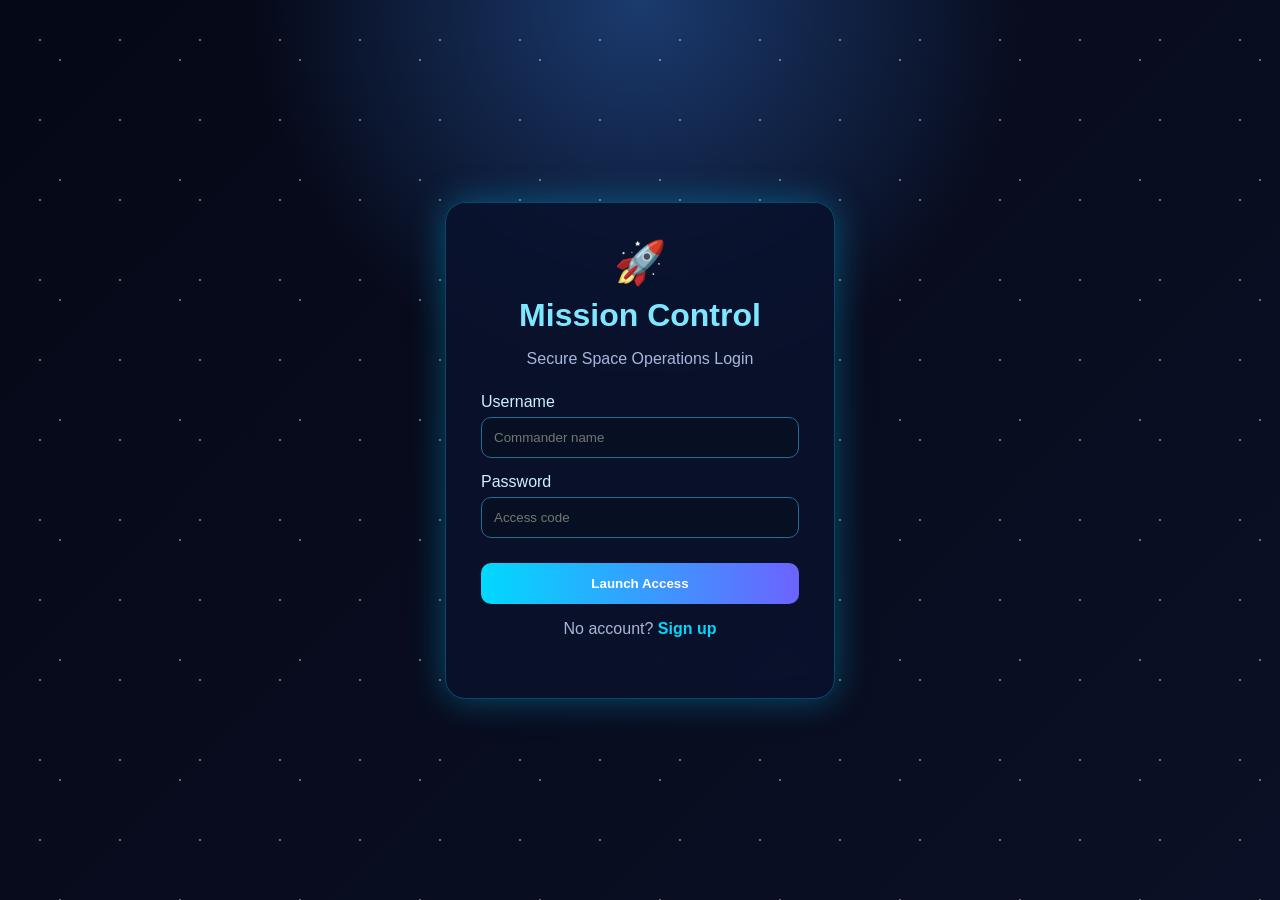
==== index.html @ 2f8ce6d1 "login register page" ====
<!DOCTYPE html>
<html lang="en">
<head>
  <meta charset="UTF-8" />
  <meta name="viewport" content="width=device-width, initial-scale=1.0" />
  <title>Mission Control Login</title>
  <link rel="stylesheet" href="style.css" />
</head>
<body>
  <div id="app"></div>

  <script src="script.js"></script>
</body>
</html>
---- style.css ----
* {
  box-sizing: border-box;
  font-family: Arial, sans-serif;
}

body {
  margin: 0;
  min-height: 100vh;
  background:
    radial-gradient(circle at top, #1b3b6f, transparent 35%),
    linear-gradient(135deg, #050816, #0b1026);
  color: white;
  overflow: hidden;
}

.stars {
  position: fixed;
  inset: 0;
  background-image:
    radial-gradient(white 1px, transparent 1px),
    radial-gradient(white 1px, transparent 1px);
  background-size: 80px 80px, 120px 120px;
  animation: moveStars 18s linear infinite;
  opacity: 0.4;
}

@keyframes moveStars {
  from { transform: translateY(0); }
  to { transform: translateY(120px); }
}

.container {
  position: relative;
  z-index: 1;
  height: 100vh;
  display: flex;
  align-items: center;
  justify-content: center;
}

.card {
  width: 390px;
  padding: 35px;
  border-radius: 20px;
  background: rgba(10, 18, 45, 0.85);
  box-shadow: 0 0 35px rgba(0, 200, 255, 0.35);
  border: 1px solid rgba(0, 200, 255, 0.3);
  backdrop-filter: blur(10px);
}

.logo {
  text-align: center;
  font-size: 42px;
  margin-bottom: 10px;
}

h1 {
  text-align: center;
  margin: 0;
  color: #7ee7ff;
}

.subtitle {
  text-align: center;
  color: #a8b8d8;
  margin-bottom: 25px;
}

label {
  display: block;
  margin-top: 15px;
  color: #cfefff;
}

input {
  width: 100%;
  padding: 12px;
  margin-top: 6px;
  border-radius: 10px;
  border: 1px solid #246d8f;
  background: #071022;
  color: white;
  outline: none;
}

input:focus {
  border-color: #00d9ff;
  box-shadow: 0 0 10px rgba(0, 217, 255, 0.5);
}

button {
  width: 100%;
  padding: 13px;
  margin-top: 25px;
  border: none;
  border-radius: 10px;
  background: linear-gradient(90deg, #00d9ff, #6c63ff);
  color: white;
  font-weight: bold;
  cursor: pointer;
}

button:hover {
  opacity: 0.9;
}

.error {
  margin-top: 15px;
  color: #ff6b6b;
  text-align: center;
}

.dashboard {
  text-align: center;
}

.panel {
  margin-top: 20px;
  padding: 18px;
  border-radius: 15px;
  background: rgba(0, 217, 255, 0.08);
  border: 1px solid rgba(0, 217, 255, 0.3);
}

.status {
  color: #00ff9d;
  font-weight: bold;
}
a {
  color: #00d9ff;
  text-decoration: none;
  font-weight: bold;
}

a:hover {
  text-decoration: underline;
}
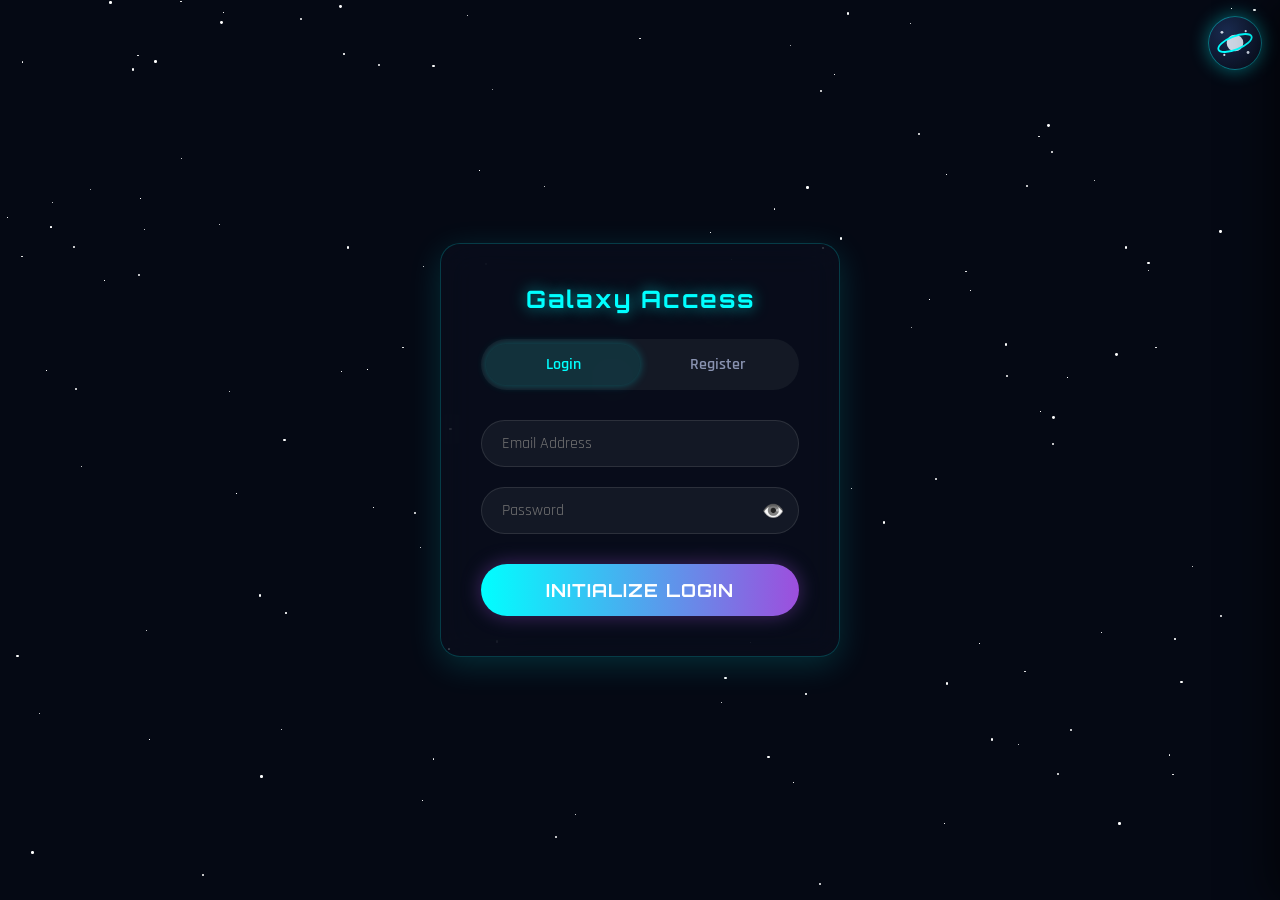
==== commit 5227946e: "New login and register page" ====
--- a/index.html
+++ b/index.html
@@ -1,14 +1,161 @@
 <!DOCTYPE html>
 <html lang="en">
 <head>
-  <meta charset="UTF-8" />
-  <meta name="viewport" content="width=device-width, initial-scale=1.0" />
-  <title>Mission Control Login</title>
-  <link rel="stylesheet" href="style.css" />
+<meta charset="UTF-8" />
+<meta name="viewport" content="width=device-width, initial-scale=1.0" />
+<title>Space Mission Control</title>
+<link rel="preconnect" href="https://fonts.googleapis.com" />
+<link rel="stylesheet" href="style.css" />
 </head>
 <body>
-  <div id="app"></div>
+<div id="stars"></div>
 
-  <script src="script.js"></script>
+<!-- ===================== AUTH VIEW ===================== -->
+<section id="view-auth">
+  <div class="glass-card">
+    <h1 class="title">Galaxy Access</h1>
+    <div class="tab-container">
+      <button id="tab-login" class="tab active">Login</button>
+      <button id="tab-register" class="tab">Register</button>
+    </div>
+    <div id="message-container" class="message hidden"></div>
+
+    <form id="login-form" class="auth-form">
+      <div class="input-group">
+        <input type="email" id="login-email" placeholder="Email Address" />
+      </div>
+      <div class="input-group">
+        <input type="password" id="login-password" class="password-input" placeholder="Password" />
+        <button type="button" class="toggle-password">👁️</button>
+      </div>
+      <button type="submit" class="glow-btn">Initialize Login</button>
+    </form>
+
+    <form id="register-form" class="auth-form hidden">
+      <div class="input-group"><input type="email" id="reg-email" placeholder="Email Address" /></div>
+      <div class="input-group"><input type="text" id="reg-username" placeholder="Username" /></div>
+      <div class="input-group">
+        <input type="password" id="reg-password" class="password-input" placeholder="Password" />
+        <button type="button" class="toggle-password">👁️</button>
+      </div>
+      <div class="input-group dual-group">
+        <input type="number" id="reg-age" placeholder="Age" />
+        <select id="reg-role">
+          <option value="" disabled selected>Select Role</option>
+          <option value="User">User</option>
+          <option value="Moderator">Moderator</option>
+          <option value="Admin">Admin</option>
+        </select>
+      </div>
+      <button type="submit" class="glow-btn">Establish Connection</button>
+    </form>
+  </div>
+</section>
+
+<!-- ===================== APP VIEW ===================== -->
+<section id="view-app" class="hidden">
+  <div class="topbar">
+    <div class="brand">◎ MISSION&nbsp;CONTROL</div>
+    <nav class="nav">
+      <button data-route="app" class="active">Map</button>
+      <button data-route="profile">Profile</button>
+    </nav>
+    <div class="spacer"></div>
+    <div class="user-chip">Cmdr. <span class="uname" id="topbar-user">—</span></div>
+    <button class="logout-btn" id="logout-btn">Logout</button>
+  </div>
+
+  <div class="app-body">
+    <!-- DASHBOARD / MAP -->
+    <div id="view-dashboard" style="flex:1;display:flex;min-height:0;">
+      <aside class="sidebar">
+        <div class="side-section">
+          <h3>Planets <span id="cnt-planets"></span></h3>
+          <div id="list-planets"></div>
+        </div>
+        <div class="side-section">
+          <h3>Rockets <span id="cnt-rockets"></span></h3>
+          <div id="list-rockets"></div>
+        </div>
+        <div class="side-section">
+          <h3>Satellites <span id="cnt-sats"></span></h3>
+          <div id="list-sats"></div>
+        </div>
+      </aside>
+
+      <div class="map-wrap">
+        <canvas id="space-canvas"></canvas>
+        <div class="map-toolbar">
+          <button id="btn-pause" title="Pause / resume simulation">⏸</button>
+          <button id="btn-fit" title="Fit view">⊡</button>
+          <button id="btn-zoom-in" title="Zoom in">＋</button>
+          <button id="btn-zoom-out" title="Zoom out">－</button>
+        </div>
+        <div class="hint">Drag to pan · scroll to zoom · click a rocket/satellite to control it</div>
+
+        <div class="inspector hidden" id="inspector">
+          <button class="close-x" id="insp-close">×</button>
+          <h4><span class="dot" id="insp-dot"></span><span id="insp-name"></span> <span class="badge" id="insp-badge"></span></h4>
+          <div class="desc" id="insp-desc"></div>
+          <div class="stat-row"><span>Position</span><span class="coord-live" id="insp-coord">0, 0</span></div>
+          <div class="stat-row"><span>Velocity</span><span class="coord-live" id="insp-vel">0</span></div>
+          <div class="stat-row"><span>Type</span><span id="insp-type"></span></div>
+          <div class="stat-row"><span>Crew</span><span id="insp-crew"></span></div>
+          <div class="ctrl">
+            <label>Speed <span id="lbl-speed">0</span></label>
+            <input type="range" id="ctrl-speed" min="0" max="60" step="1" />
+          </div>
+          <div class="ctrl">
+            <label>Direction <span id="lbl-dir">0°</span></label>
+            <input type="range" id="ctrl-dir" min="0" max="359" step="1" />
+          </div>
+        </div>
+      </div>
+    </div>
+
+    <!-- PROFILE -->
+    <div id="view-profile" class="hidden">
+      <div class="profile-card">
+        <div class="avatar" id="prof-avatar">A</div>
+        <h2 class="title" id="prof-name" style="margin-bottom:18px;">Commander</h2>
+        <div class="field"><span>Username</span><span id="prof-username">—</span></div>
+        <div class="field"><span>Email</span><span id="prof-email">—</span></div>
+        <div class="field"><span>User ID</span><span id="prof-id">—</span></div>
+        <div class="field"><span>Role</span><span class="role-tag" id="prof-role">—</span></div>
+        <div class="field"><span>Status</span><span style="color:#00ffcc;">● Online</span></div>
+      </div>
+    </div>
+  </div>
+</section>
+
+<!-- ===================== AI CHATBOT ===================== -->
+<button id="ai-fab" title="Open Mission AI">
+  <!-- planet-with-rings icon -->
+  <svg viewBox="0 0 64 64" fill="none" xmlns="http://www.w3.org/2000/svg">
+    <circle cx="32" cy="32" r="14" fill="#cfd8e6"/>
+    <ellipse cx="32" cy="32" rx="30" ry="11" stroke="#00ffff" stroke-width="3" transform="rotate(-22 32 32)"/>
+    <circle cx="10" cy="14" r="2.4" fill="#cfd8e6"/>
+    <circle cx="54" cy="48" r="2.4" fill="#cfd8e6"/>
+    <circle cx="50" cy="12" r="1.8" fill="#cfd8e6"/>
+    <circle cx="14" cy="52" r="1.8" fill="#cfd8e6"/>
+  </svg>
+</button>
+
+<div class="ai-panel" id="ai-panel">
+  <div class="ai-resize" id="ai-resize"></div>
+  <div class="ai-head">
+    <div class="ai-title">MISSION AI</div>
+    <div class="ai-status" id="ai-status">Mission AI online</div>
+    <button class="ai-close" id="ai-close">×</button>
+  </div>
+  <div class="ai-messages" id="ai-messages"></div>
+  <div class="ai-input">
+    <textarea id="ai-text" placeholder="Ask about the fleet, planets, navigation…"></textarea>
+    <button class="ai-send" id="ai-send">Send</button>
+  </div>
+</div>
+
+<script src="config.js"></script>
+<script src="script.js"></script>
 </body>
-</html>+</html>
--- a/style.css
+++ b/style.css
@@ -1,137 +1,233 @@
-* {
-  box-sizing: border-box;
-  font-family: Arial, sans-serif;
-}
-
-body {
-  margin: 0;
-  min-height: 100vh;
-  background:
-    radial-gradient(circle at top, #1b3b6f, transparent 35%),
-    linear-gradient(135deg, #050816, #0b1026);
-  color: white;
-  overflow: hidden;
-}
-
-.stars {
-  position: fixed;
-  inset: 0;
-  background-image:
-    radial-gradient(white 1px, transparent 1px),
-    radial-gradient(white 1px, transparent 1px);
-  background-size: 80px 80px, 120px 120px;
-  animation: moveStars 18s linear infinite;
-  opacity: 0.4;
-}
-
-@keyframes moveStars {
-  from { transform: translateY(0); }
-  to { transform: translateY(120px); }
-}
-
-.container {
-  position: relative;
-  z-index: 1;
-  height: 100vh;
-  display: flex;
-  align-items: center;
-  justify-content: center;
-}
-
-.card {
-  width: 390px;
-  padding: 35px;
-  border-radius: 20px;
-  background: rgba(10, 18, 45, 0.85);
-  box-shadow: 0 0 35px rgba(0, 200, 255, 0.35);
-  border: 1px solid rgba(0, 200, 255, 0.3);
-  backdrop-filter: blur(10px);
-}
-
-.logo {
-  text-align: center;
-  font-size: 42px;
-  margin-bottom: 10px;
-}
-
-h1 {
-  text-align: center;
-  margin: 0;
-  color: #7ee7ff;
-}
-
-.subtitle {
-  text-align: center;
-  color: #a8b8d8;
-  margin-bottom: 25px;
-}
-
-label {
-  display: block;
-  margin-top: 15px;
-  color: #cfefff;
-}
-
-input {
-  width: 100%;
-  padding: 12px;
-  margin-top: 6px;
-  border-radius: 10px;
-  border: 1px solid #246d8f;
-  background: #071022;
-  color: white;
-  outline: none;
-}
-
-input:focus {
-  border-color: #00d9ff;
-  box-shadow: 0 0 10px rgba(0, 217, 255, 0.5);
-}
-
-button {
-  width: 100%;
-  padding: 13px;
-  margin-top: 25px;
-  border: none;
-  border-radius: 10px;
-  background: linear-gradient(90deg, #00d9ff, #6c63ff);
-  color: white;
-  font-weight: bold;
-  cursor: pointer;
-}
-
-button:hover {
-  opacity: 0.9;
-}
-
-.error {
-  margin-top: 15px;
-  color: #ff6b6b;
-  text-align: center;
-}
-
-.dashboard {
-  text-align: center;
-}
-
-.panel {
-  margin-top: 20px;
-  padding: 18px;
-  border-radius: 15px;
-  background: rgba(0, 217, 255, 0.08);
-  border: 1px solid rgba(0, 217, 255, 0.3);
-}
-
-.status {
-  color: #00ff9d;
-  font-weight: bold;
-}
-a {
-  color: #00d9ff;
-  text-decoration: none;
-  font-weight: bold;
-}
-
-a:hover {
-  text-decoration: underline;
-}+/* ============================================================
+   Space Mission Control — styles
+   ============================================================ */
+@import url('https://fonts.googleapis.com/css2?family=Orbitron:wght@400;700;900&family=Rajdhani:wght@400;500;600&display=swap');
+
+:root{
+  --cyan:#00ffff;
+  --purple:#9d4edd;
+  --bg:#050914;
+  --panel:rgba(10,15,30,0.6);
+  --muted:#8892b0;
+  --aiw:33vw;            /* AI panel width (resizable) */
+}
+
+*{margin:0;padding:0;box-sizing:border-box;font-family:'Rajdhani',sans-serif;}
+
+html,body{height:100%;}
+body{
+  min-height:100vh;
+  background:var(--bg);
+  color:#fff;
+  overflow:hidden;
+}
+
+/* ---------- Animated star background ---------- */
+#stars{position:fixed;inset:0;width:100%;height:100%;z-index:0;pointer-events:none;}
+.star{position:absolute;background:#fff;border-radius:50%;animation:twinkle infinite alternate;}
+@keyframes twinkle{
+  0%{opacity:.2;transform:scale(.8);}
+  100%{opacity:1;transform:scale(1.2);box-shadow:0 0 10px var(--cyan);}
+}
+
+.hidden{display:none !important;}
+
+/* ============================================================
+   AUTH VIEW
+   ============================================================ */
+#view-auth{
+  position:relative;z-index:10;min-height:100vh;
+  display:flex;justify-content:center;align-items:center;
+}
+.glass-card{
+  position:relative;z-index:10;background:var(--panel);
+  backdrop-filter:blur(16px);-webkit-backdrop-filter:blur(16px);
+  border:1px solid rgba(0,255,255,.2);border-radius:20px;
+  padding:40px;width:100%;max-width:400px;
+  box-shadow:0 8px 32px 0 rgba(0,255,255,.15);
+}
+.title{
+  font-family:'Orbitron',sans-serif;text-align:center;color:var(--cyan);
+  margin-bottom:25px;text-shadow:0 0 15px rgba(0,255,255,.6);letter-spacing:2px;
+}
+.tab-container{display:flex;justify-content:space-between;margin-bottom:30px;
+  background:rgba(255,255,255,.05);border-radius:30px;padding:5px;}
+.tab{flex:1;background:transparent;border:none;color:var(--muted);padding:10px;
+  border-radius:25px;cursor:pointer;font-size:16px;font-weight:600;transition:.3s;}
+.tab.active{background:rgba(0,255,255,.1);color:var(--cyan);box-shadow:0 0 10px rgba(0,255,255,.3);}
+.auth-form{display:flex;flex-direction:column;gap:20px;}
+.auth-form.hidden{display:none;}
+.input-group{position:relative;width:100%;}
+.dual-group{display:flex;gap:10px;}
+input,select{width:100%;padding:12px 20px;background:rgba(255,255,255,.05);
+  border:1px solid rgba(255,255,255,.1);border-radius:30px;color:#fff;font-size:16px;
+  outline:none;transition:.3s;}
+input:focus,select:focus{border-color:var(--purple);
+  box-shadow:0 0 15px rgba(157,78,221,.5);background:rgba(157,78,221,.05);}
+select option{background:#0a0f1e;color:#fff;}
+.toggle-password{position:absolute;right:15px;top:50%;transform:translateY(-50%);
+  background:none;border:none;color:var(--muted);cursor:pointer;font-size:18px;
+  filter:grayscale(1);transition:.3s;}
+.toggle-password:hover{filter:grayscale(0);}
+.glow-btn{margin-top:10px;padding:15px;background:linear-gradient(90deg,var(--cyan),var(--purple));
+  border:none;border-radius:30px;color:#fff;font-size:18px;font-weight:700;
+  font-family:'Orbitron',sans-serif;cursor:pointer;text-transform:uppercase;letter-spacing:1px;
+  box-shadow:0 0 20px rgba(157,78,221,.4);transition:.3s;}
+.glow-btn:hover{box-shadow:0 0 30px rgba(0,255,255,.6);transform:translateY(-2px);}
+.message{padding:10px;border-radius:10px;text-align:center;margin-bottom:20px;
+  font-size:14px;font-weight:600;}
+.message.error{background:rgba(255,0,0,.1);color:#ff4d4d;border:1px solid rgba(255,0,0,.3);}
+.message.success{background:rgba(0,255,0,.1);color:#00ffcc;border:1px solid rgba(0,255,0,.3);}
+.message.hidden{display:none;}
+
+/* ============================================================
+   APP SHELL (dashboard + profile)
+   ============================================================ */
+#view-app{position:relative;z-index:5;height:100vh;display:flex;flex-direction:column;}
+
+.topbar{
+  display:flex;align-items:center;gap:20px;padding:12px 20px;
+  background:rgba(8,12,24,.85);border-bottom:1px solid rgba(0,255,255,.15);
+  backdrop-filter:blur(10px);z-index:30;
+}
+.brand{font-family:'Orbitron',sans-serif;font-weight:900;color:var(--cyan);
+  letter-spacing:2px;text-shadow:0 0 12px rgba(0,255,255,.5);font-size:18px;}
+.nav{display:flex;gap:8px;margin-left:10px;}
+.nav button{background:transparent;border:1px solid rgba(255,255,255,.12);color:var(--muted);
+  padding:7px 16px;border-radius:20px;cursor:pointer;font-weight:600;transition:.2s;font-size:14px;}
+.nav button.active,.nav button:hover{color:var(--cyan);border-color:var(--cyan);
+  box-shadow:0 0 10px rgba(0,255,255,.25);}
+.spacer{flex:1;}
+.user-chip{display:flex;align-items:center;gap:10px;color:var(--muted);font-weight:600;}
+.user-chip .uname{color:#fff;}
+.logout-btn{background:rgba(255,0,80,.1);border:1px solid rgba(255,0,80,.35);color:#ff5c8a;
+  padding:7px 14px;border-radius:20px;cursor:pointer;font-weight:600;transition:.2s;}
+.logout-btn:hover{box-shadow:0 0 12px rgba(255,0,80,.4);}
+
+.app-body{flex:1;display:flex;min-height:0;}
+
+/* ---- Left sidebar ---- */
+.sidebar{
+  width:280px;flex-shrink:0;background:rgba(8,12,24,.7);
+  border-right:1px solid rgba(0,255,255,.12);
+  overflow-y:auto;padding:14px;display:flex;flex-direction:column;gap:18px;
+}
+.side-section h3{font-family:'Orbitron',sans-serif;font-size:13px;letter-spacing:1px;
+  color:var(--cyan);margin-bottom:8px;text-transform:uppercase;opacity:.9;}
+.entity{display:flex;align-items:center;gap:10px;padding:8px 10px;border-radius:10px;
+  cursor:pointer;border:1px solid transparent;transition:.15s;margin-bottom:6px;
+  background:rgba(255,255,255,.03);}
+.entity:hover{border-color:rgba(0,255,255,.3);background:rgba(0,255,255,.06);}
+.entity.selected{border-color:var(--cyan);box-shadow:0 0 12px rgba(0,255,255,.3);}
+.dot{width:14px;height:14px;border-radius:50%;flex-shrink:0;box-shadow:0 0 8px currentColor;}
+.entity .meta{flex:1;min-width:0;}
+.entity .nm{font-weight:600;font-size:14px;white-space:nowrap;overflow:hidden;text-overflow:ellipsis;}
+.entity .sub{font-size:11px;color:var(--muted);}
+.badge{font-size:10px;padding:2px 7px;border-radius:10px;text-transform:uppercase;
+  letter-spacing:.5px;font-weight:700;}
+.badge.sat{background:rgba(0,255,255,.15);color:var(--cyan);}
+.badge.rkt{background:rgba(157,78,221,.18);color:#c89bff;}
+.badge.plt{background:rgba(255,193,7,.15);color:#ffd454;}
+
+/* ---- Map / canvas ---- */
+.map-wrap{flex:1;position:relative;min-width:0;overflow:hidden;background:
+  radial-gradient(ellipse at 50% 40%,rgba(20,30,60,.5),rgba(3,5,12,1) 80%);}
+#space-canvas{position:absolute;inset:0;width:100%;height:100%;cursor:grab;}
+#space-canvas:active{cursor:grabbing;}
+
+.map-toolbar{position:absolute;top:14px;left:14px;display:flex;gap:8px;z-index:6;}
+.map-toolbar button{background:rgba(8,12,24,.8);border:1px solid rgba(0,255,255,.25);
+  color:var(--cyan);width:38px;height:38px;border-radius:10px;cursor:pointer;font-size:16px;
+  display:flex;align-items:center;justify-content:center;transition:.2s;}
+.map-toolbar button:hover{box-shadow:0 0 12px rgba(0,255,255,.35);}
+
+.hint{position:absolute;bottom:12px;left:14px;color:var(--muted);font-size:12px;
+  background:rgba(8,12,24,.6);padding:6px 12px;border-radius:8px;z-index:6;}
+
+/* ---- Selected-object inspector ---- */
+.inspector{
+  position:absolute;bottom:14px;right:14px;width:300px;z-index:7;
+  background:rgba(8,12,24,.92);border:1px solid rgba(0,255,255,.3);
+  border-radius:14px;padding:16px;backdrop-filter:blur(8px);
+  box-shadow:0 8px 30px rgba(0,0,0,.5);
+}
+.inspector h4{font-family:'Orbitron',sans-serif;color:var(--cyan);font-size:15px;
+  display:flex;align-items:center;gap:8px;margin-bottom:4px;}
+.inspector .desc{font-size:12px;color:var(--muted);margin-bottom:12px;}
+.stat-row{display:flex;justify-content:space-between;font-size:13px;margin:4px 0;}
+.stat-row span:first-child{color:var(--muted);}
+.ctrl{margin-top:12px;}
+.ctrl label{display:flex;justify-content:space-between;font-size:12px;color:var(--cyan);
+  margin-bottom:4px;font-weight:600;}
+.ctrl input[type=range]{width:100%;padding:0;accent-color:var(--purple);}
+.inspector .close-x{position:absolute;top:10px;right:12px;background:none;border:none;
+  color:var(--muted);cursor:pointer;font-size:18px;width:auto;}
+.coord-live{font-family:'Orbitron',sans-serif;font-size:12px;color:#fff;}
+
+/* ---- Profile ---- */
+#view-profile{flex:1;display:flex;justify-content:center;align-items:flex-start;
+  padding:40px;overflow-y:auto;}
+.profile-card{background:var(--panel);border:1px solid rgba(0,255,255,.2);border-radius:20px;
+  padding:34px;width:100%;max-width:480px;backdrop-filter:blur(16px);
+  box-shadow:0 8px 32px rgba(0,255,255,.15);}
+.avatar{width:90px;height:90px;border-radius:50%;margin:0 auto 18px;
+  background:linear-gradient(135deg,var(--cyan),var(--purple));display:flex;
+  align-items:center;justify-content:center;font-family:'Orbitron';font-size:36px;font-weight:900;
+  box-shadow:0 0 25px rgba(157,78,221,.5);}
+.profile-card .field{display:flex;justify-content:space-between;padding:12px 0;
+  border-bottom:1px solid rgba(255,255,255,.08);}
+.profile-card .field span:first-child{color:var(--muted);}
+.role-tag{padding:3px 12px;border-radius:12px;background:rgba(0,255,255,.12);
+  color:var(--cyan);font-weight:700;text-transform:capitalize;}
+
+/* ============================================================
+   AI CHATBOT — planet icon button + slide-in resizable panel
+   ============================================================ */
+#ai-fab{
+  position:fixed;top:16px;right:18px;width:54px;height:54px;border-radius:50%;
+  z-index:60;cursor:pointer;border:1px solid rgba(0,255,255,.4);
+  background:radial-gradient(circle at 35% 30%,#1a2b50,#070b18);
+  display:flex;align-items:center;justify-content:center;
+  box-shadow:0 0 18px rgba(0,255,255,.4);transition:transform .3s,box-shadow .3s;
+}
+#ai-fab:hover{box-shadow:0 0 28px rgba(0,255,255,.7);transform:scale(1.06);}
+#ai-fab.spin svg{animation:planet-spin .8s ease;}
+@keyframes planet-spin{from{transform:rotate(0) scale(1);}50%{transform:rotate(180deg) scale(1.25);}to{transform:rotate(360deg) scale(1);}}
+#ai-fab svg{width:38px;height:38px;}
+
+.ai-panel{
+  position:fixed;top:0;right:0;height:100vh;width:var(--aiw);min-width:320px;max-width:90vw;
+  background:rgba(7,11,22,.96);border-left:1px solid rgba(0,255,255,.3);
+  backdrop-filter:blur(14px);z-index:70;display:flex;flex-direction:column;
+  transform:translateX(100%);transition:transform .4s cubic-bezier(.16,1,.3,1);
+  box-shadow:-10px 0 40px rgba(0,0,0,.6);
+}
+.ai-panel.open{transform:translateX(0);}
+.ai-resize{position:absolute;left:0;top:0;width:7px;height:100%;cursor:ew-resize;
+  background:linear-gradient(var(--cyan),var(--purple));opacity:.25;transition:.2s;}
+.ai-resize:hover{opacity:.8;}
+.ai-head{display:flex;align-items:center;gap:12px;padding:16px 18px;
+  border-bottom:1px solid rgba(0,255,255,.15);}
+.ai-head .ai-title{font-family:'Orbitron';color:var(--cyan);font-weight:700;letter-spacing:1px;flex:1;}
+.ai-head .ai-status{font-size:11px;color:var(--muted);}
+.ai-close{background:none;border:none;color:var(--muted);font-size:22px;cursor:pointer;}
+.ai-close:hover{color:#fff;}
+.ai-messages{flex:1;overflow-y:auto;padding:18px;display:flex;flex-direction:column;gap:14px;}
+.ai-msg{max-width:85%;padding:11px 14px;border-radius:14px;font-size:14px;line-height:1.45;white-space:pre-wrap;}
+.ai-msg.user{align-self:flex-end;background:linear-gradient(135deg,var(--purple),#6a2cae);
+  border-bottom-right-radius:4px;}
+.ai-msg.bot{align-self:flex-start;background:rgba(0,255,255,.08);
+  border:1px solid rgba(0,255,255,.18);border-bottom-left-radius:4px;}
+.ai-msg.bot.typing{color:var(--muted);font-style:italic;}
+.ai-input{display:flex;gap:8px;padding:14px;border-top:1px solid rgba(0,255,255,.15);}
+.ai-input textarea{flex:1;resize:none;height:46px;border-radius:14px;padding:12px 14px;
+  background:rgba(255,255,255,.05);border:1px solid rgba(255,255,255,.12);color:#fff;font-size:14px;}
+.ai-input textarea:focus{outline:none;border-color:var(--cyan);}
+.ai-send{background:linear-gradient(135deg,var(--cyan),var(--purple));border:none;color:#fff;
+  border-radius:14px;padding:0 18px;cursor:pointer;font-weight:700;font-family:'Orbitron';}
+.ai-send:disabled{opacity:.5;cursor:not-allowed;}
+
+@media (max-width:640px){
+  :root{--aiw:90vw;}
+  .sidebar{display:none;}
+}
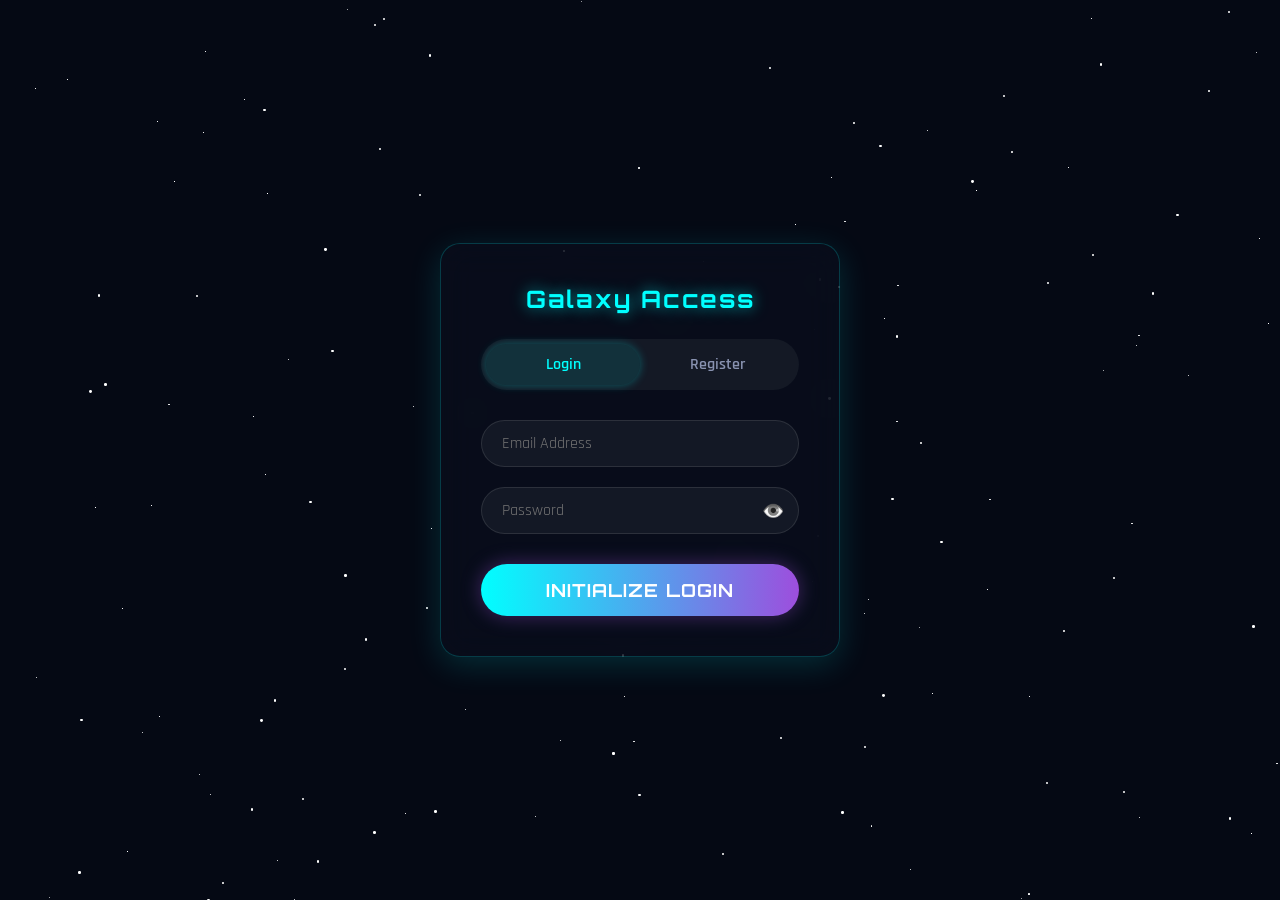
==== commit 57ab72fd: "Add Star-Fighter 3D game, leaderboard integration, and auth-only shell Co-Authored-By: Claude Opus 4" ====
--- a/index.html
+++ b/index.html
@@ -3,7 +3,7 @@
 <head>
 <meta charset="UTF-8" />
 <meta name="viewport" content="width=device-width, initial-scale=1.0" />
-<title>Space Mission Control</title>
+<title>Star-Fighter</title>
 <link rel="preconnect" href="https://fonts.googleapis.com" />
 <link rel="stylesheet" href="style.css" />
 </head>
@@ -55,9 +55,9 @@
 <!-- ===================== APP VIEW ===================== -->
 <section id="view-app" class="hidden">
   <div class="topbar">
-    <div class="brand">◎ MISSION&nbsp;CONTROL</div>
+    <div class="brand">🚀 STAR-FIGHTER</div>
     <nav class="nav">
-      <button data-route="app" class="active">Map</button>
+      <button data-route="app" class="active">Hangar</button>
       <button data-route="profile">Profile</button>
     </nav>
     <div class="spacer"></div>
@@ -66,51 +66,9 @@
   </div>
 
   <div class="app-body">
-    <!-- DASHBOARD / MAP -->
-    <div id="view-dashboard" style="flex:1;display:flex;min-height:0;">
-      <aside class="sidebar">
-        <div class="side-section">
-          <h3>Planets <span id="cnt-planets"></span></h3>
-          <div id="list-planets"></div>
-        </div>
-        <div class="side-section">
-          <h3>Rockets <span id="cnt-rockets"></span></h3>
-          <div id="list-rockets"></div>
-        </div>
-        <div class="side-section">
-          <h3>Satellites <span id="cnt-sats"></span></h3>
-          <div id="list-sats"></div>
-        </div>
-      </aside>
-
-      <div class="map-wrap">
-        <canvas id="space-canvas"></canvas>
-        <div class="map-toolbar">
-          <button id="btn-pause" title="Pause / resume simulation">⏸</button>
-          <button id="btn-fit" title="Fit view">⊡</button>
-          <button id="btn-zoom-in" title="Zoom in">＋</button>
-          <button id="btn-zoom-out" title="Zoom out">－</button>
-        </div>
-        <div class="hint">Drag to pan · scroll to zoom · click a rocket/satellite to control it</div>
-
-        <div class="inspector hidden" id="inspector">
-          <button class="close-x" id="insp-close">×</button>
-          <h4><span class="dot" id="insp-dot"></span><span id="insp-name"></span> <span class="badge" id="insp-badge"></span></h4>
-          <div class="desc" id="insp-desc"></div>
-          <div class="stat-row"><span>Position</span><span class="coord-live" id="insp-coord">0, 0</span></div>
-          <div class="stat-row"><span>Velocity</span><span class="coord-live" id="insp-vel">0</span></div>
-          <div class="stat-row"><span>Type</span><span id="insp-type"></span></div>
-          <div class="stat-row"><span>Crew</span><span id="insp-crew"></span></div>
-          <div class="ctrl">
-            <label>Speed <span id="lbl-speed">0</span></label>
-            <input type="range" id="ctrl-speed" min="0" max="60" step="1" />
-          </div>
-          <div class="ctrl">
-            <label>Direction <span id="lbl-dir">0°</span></label>
-            <input type="range" id="ctrl-dir" min="0" max="359" step="1" />
-          </div>
-        </div>
-      </div>
+    <!-- STAR-FIGHTER GAME (embedded) -->
+    <div id="view-game">
+      <iframe id="game-frame" title="Star-Fighter" allow="autoplay"></iframe>
     </div>
 
     <!-- PROFILE -->
@@ -128,32 +86,7 @@
   </div>
 </section>
 
-<!-- ===================== AI CHATBOT ===================== -->
-<button id="ai-fab" title="Open Mission AI">
-  <!-- planet-with-rings icon -->
-  <svg viewBox="0 0 64 64" fill="none" xmlns="http://www.w3.org/2000/svg">
-    <circle cx="32" cy="32" r="14" fill="#cfd8e6"/>
-    <ellipse cx="32" cy="32" rx="30" ry="11" stroke="#00ffff" stroke-width="3" transform="rotate(-22 32 32)"/>
-    <circle cx="10" cy="14" r="2.4" fill="#cfd8e6"/>
-    <circle cx="54" cy="48" r="2.4" fill="#cfd8e6"/>
-    <circle cx="50" cy="12" r="1.8" fill="#cfd8e6"/>
-    <circle cx="14" cy="52" r="1.8" fill="#cfd8e6"/>
-  </svg>
-</button>
-
-<div class="ai-panel" id="ai-panel">
-  <div class="ai-resize" id="ai-resize"></div>
-  <div class="ai-head">
-    <div class="ai-title">MISSION AI</div>
-    <div class="ai-status" id="ai-status">Mission AI online</div>
-    <button class="ai-close" id="ai-close">×</button>
-  </div>
-  <div class="ai-messages" id="ai-messages"></div>
-  <div class="ai-input">
-    <textarea id="ai-text" placeholder="Ask about the fleet, planets, navigation…"></textarea>
-    <button class="ai-send" id="ai-send">Send</button>
-  </div>
-</div>
+<!-- The AI assistant now lives inside the game as the R2 co-pilot. -->
 
 <script src="config.js"></script>
 <script src="script.js"></script>
--- a/style.css
+++ b/style.css
@@ -231,3 +231,16 @@
   :root{--aiw:90vw;}
   .sidebar{display:none;}
 }
+
+/* launch link to the 3D combat game */
+.nav .combat-link {
+  margin-left: 8px; padding: 8px 14px; border-radius: 8px;
+  text-decoration: none; font-weight: 600; letter-spacing: .04em;
+  color: #fff; background: linear-gradient(180deg,#ff5b6b,#c0392b);
+  box-shadow: 0 0 14px rgba(231,76,60,.5); transition: .15s;
+}
+.nav .combat-link:hover { filter: brightness(1.12); box-shadow: 0 0 20px rgba(231,76,60,.8); }
+
+/* embedded Star-Fighter game fills the app body */
+#view-game { flex: 1; display: flex; min-height: 0; }
+#game-frame { flex: 1; width: 100%; height: 100%; border: 0; display: block; background: #000; }
